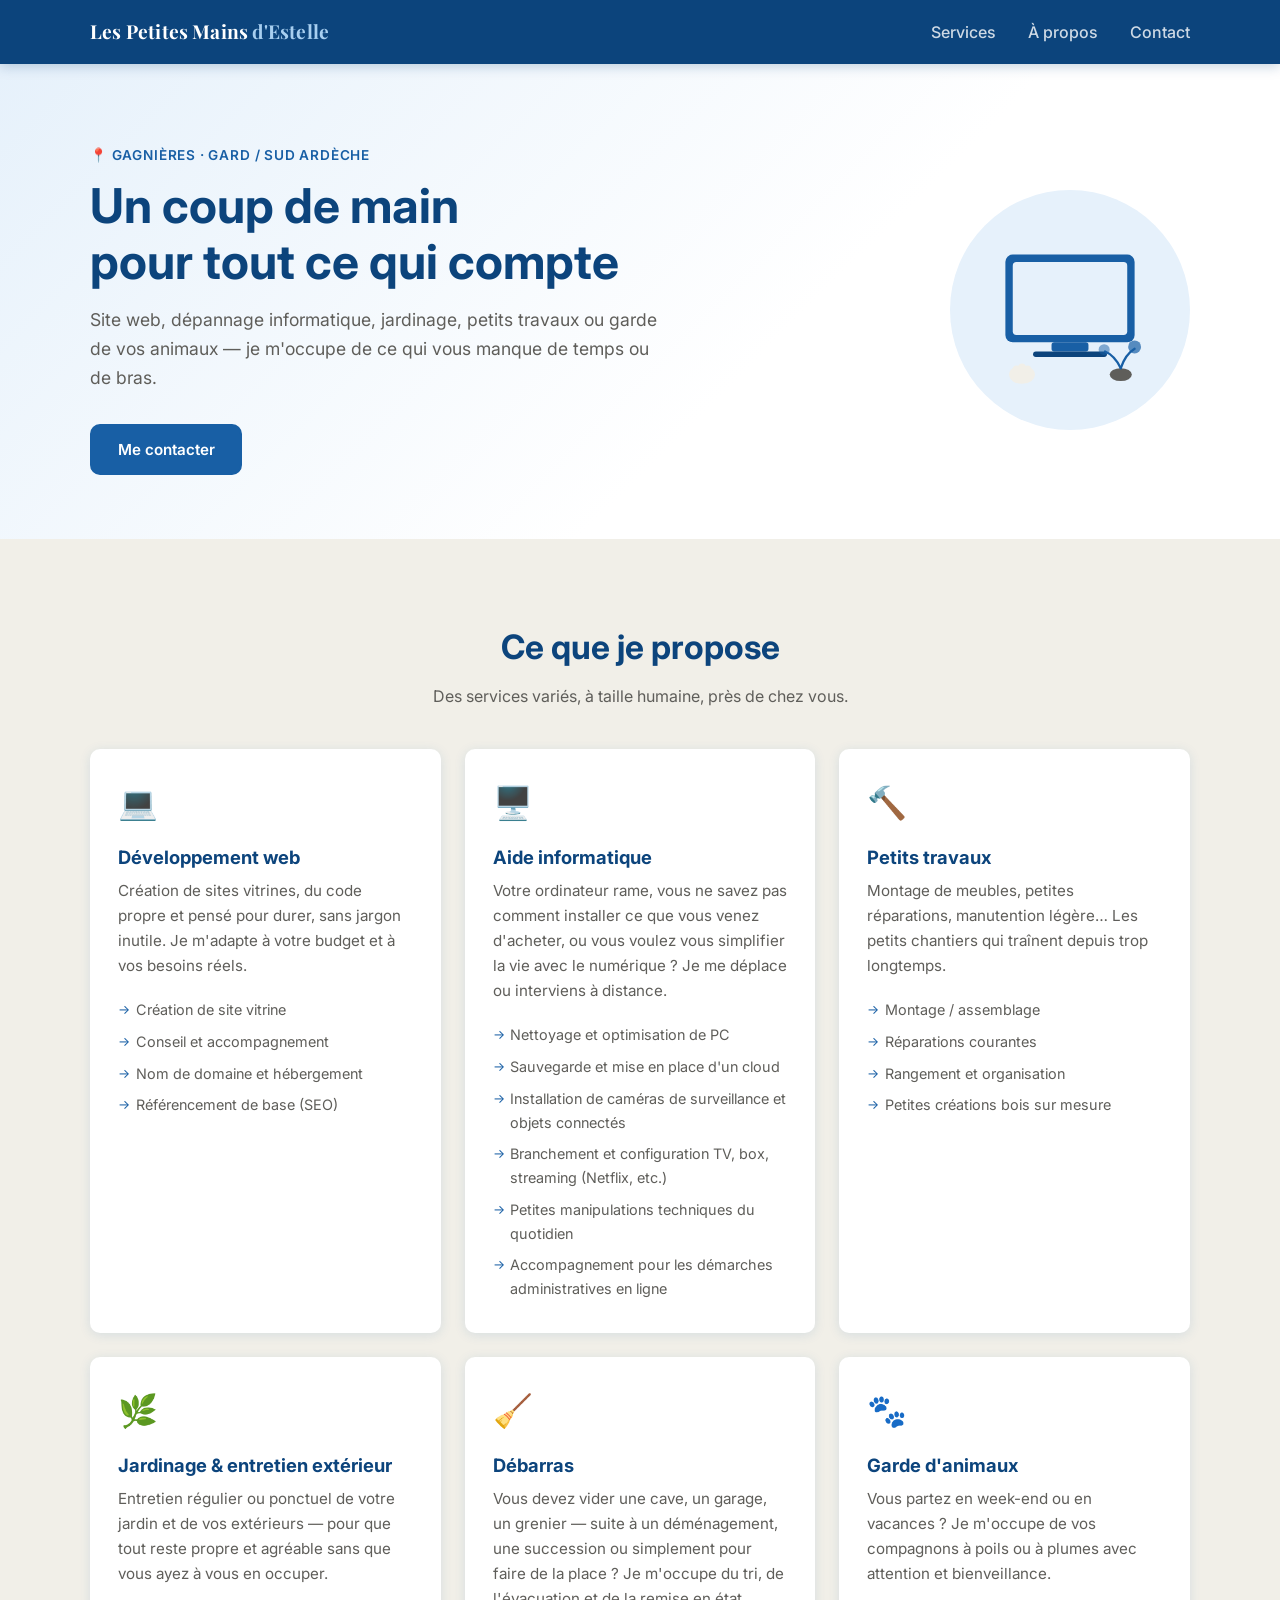
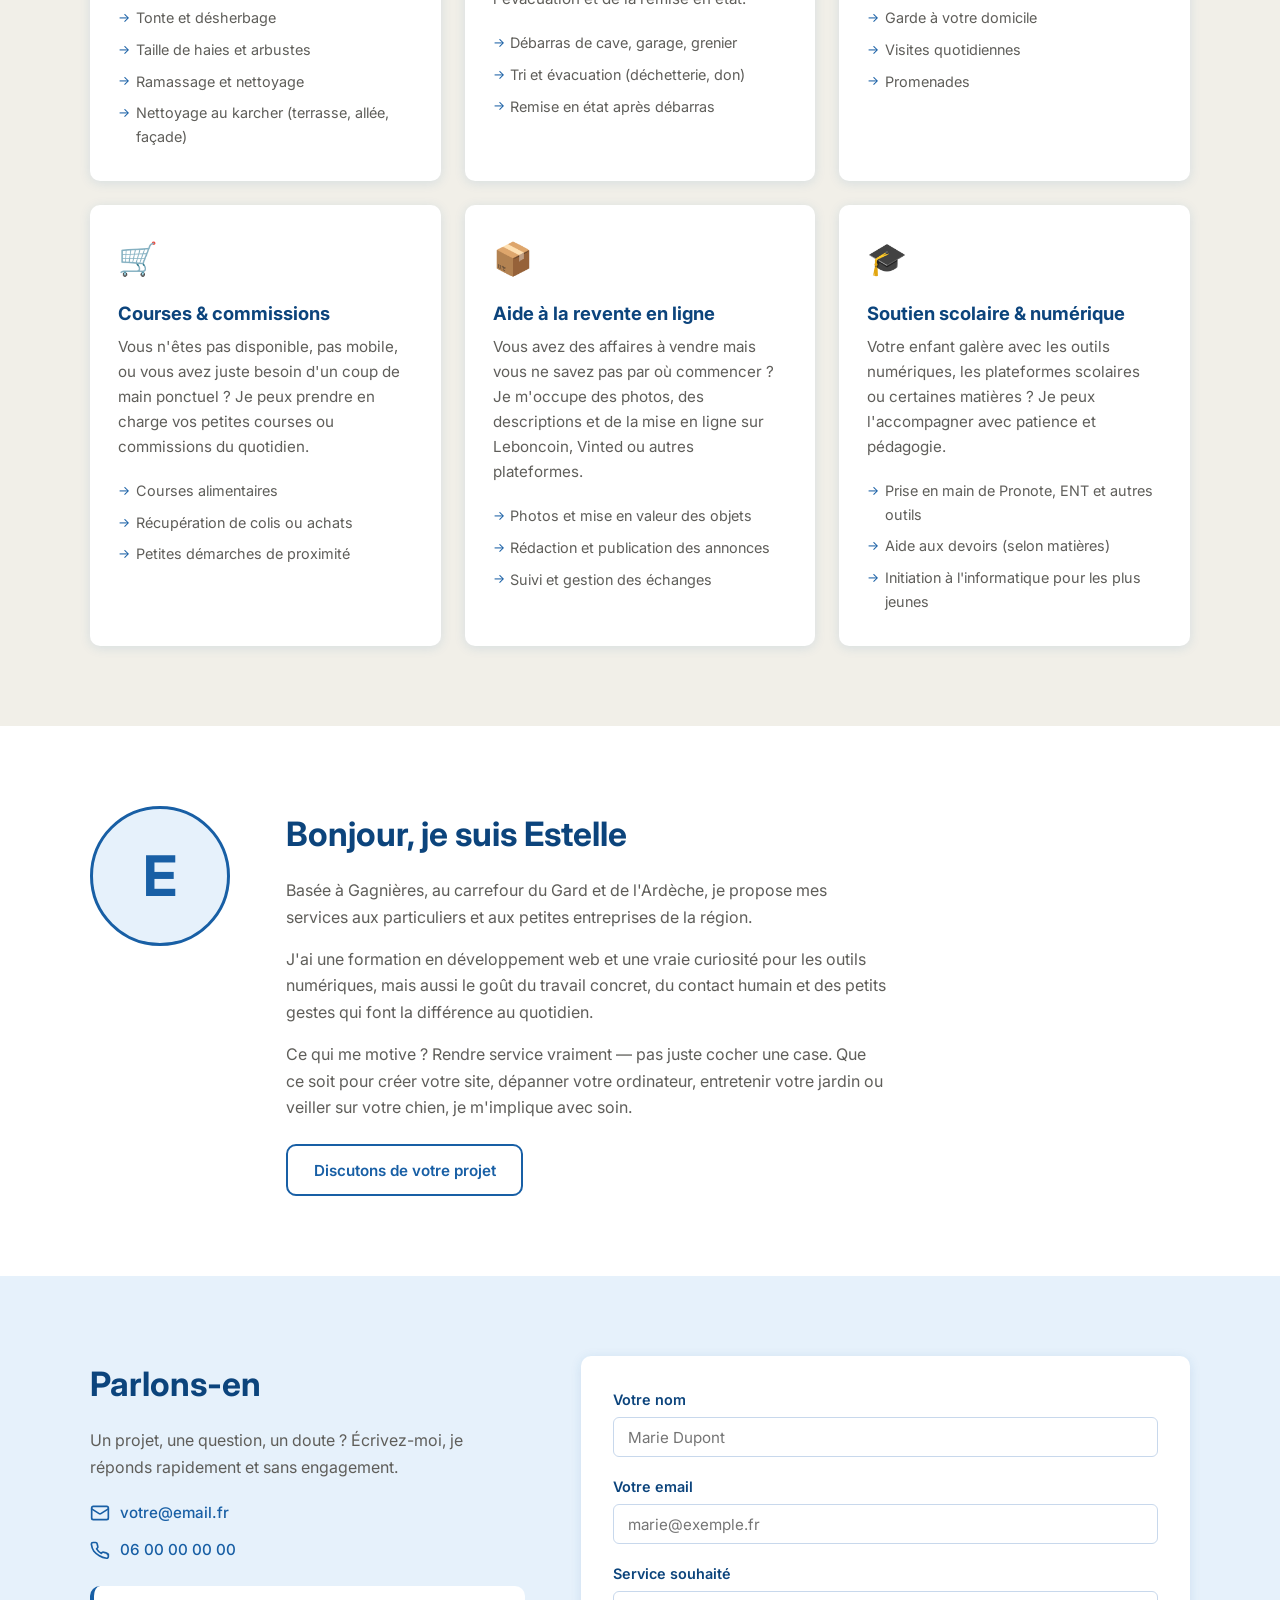
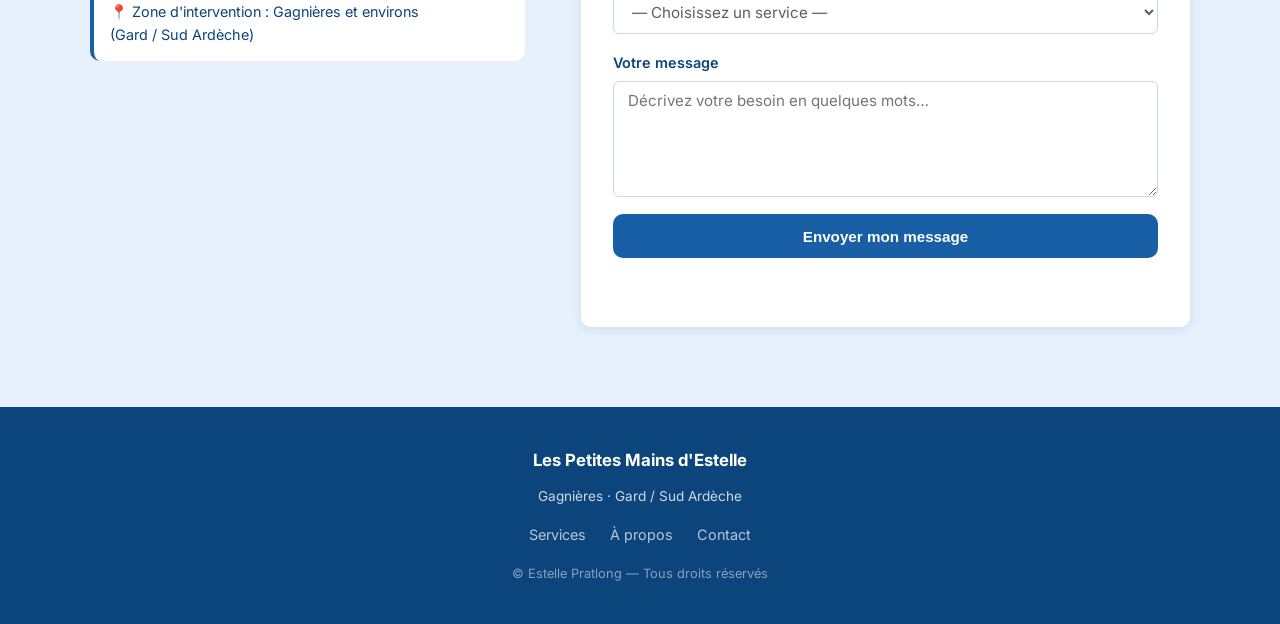
==== index.html @ aa0f8f7d "Initial commit : site vitrine Les Petites Mains" ====
<!DOCTYPE html>
<html lang="fr">
<head>
  <meta charset="UTF-8" />
  <meta name="viewport" content="width=device-width, initial-scale=1.0" />
  <title>Les Petites Mains d'Estelle — Gagnières, Gard</title>
  <meta name="description" content="Développement web, aide informatique, petits travaux, jardinage et garde d'animaux à Gagnières (Gard / Sud Ardèche). Contactez Estelle !" />
  <link rel="preconnect" href="https://fonts.googleapis.com" />
  <link rel="preconnect" href="https://fonts.gstatic.com" crossorigin />
  <link href="https://fonts.googleapis.com/css2?family=Playfair+Display:wght@700&family=Inter:wght@400;500;600&display=swap" rel="stylesheet" />
  <link rel="stylesheet" href="style.css" />
</head>
<body>

  <!-- ===== NAVIGATION ===== -->
  <header class="site-header">
    <div class="container header-inner">
      <a href="#" class="logo">Les Petites Mains <span>d'Estelle</span></a>
      <button class="nav-toggle" aria-label="Ouvrir le menu" aria-expanded="false">
        <span></span><span></span><span></span>
      </button>
      <nav class="main-nav" id="main-nav">
        <ul>
          <li><a href="#services">Services</a></li>
          <li><a href="#apropos">À propos</a></li>
          <li><a href="#contact">Contact</a></li>
        </ul>
      </nav>
    </div>
  </header>

  <main>

    <!-- ===== HERO ===== -->
    <section class="hero" id="accueil">
      <div class="container hero-inner">
        <div class="hero-text">
          <p class="hero-location">📍 Gagnières · Gard / Sud Ardèche</p>
          <h1>Un coup de main<br />pour tout ce qui compte</h1>
          <p class="hero-sub">Site web, dépannage informatique, jardinage, petits travaux ou garde de vos animaux — je m'occupe de ce qui vous manque de temps ou de bras.</p>
          <a href="#contact" class="btn btn-primary">Me contacter</a>
        </div>
        <div class="hero-visual" aria-hidden="true">
          <svg viewBox="0 0 260 260" fill="none" xmlns="http://www.w3.org/2000/svg">
            <circle cx="130" cy="130" r="130" fill="#E6F1FB"/>
            <!-- écran PC stylisé -->
            <rect x="60" y="70" width="140" height="95" rx="8" fill="#185FA5"/>
            <rect x="68" y="78" width="124" height="79" rx="4" fill="#E6F1FB"/>
            <rect x="110" y="165" width="40" height="10" rx="3" fill="#185FA5"/>
            <rect x="90" y="175" width="80" height="6" rx="3" fill="#0C447C"/>
            <!-- petite plante -->
            <ellipse cx="185" cy="200" rx="12" ry="7" fill="#5F5E5A"/>
            <path d="M185 193 Q190 178 200 172" stroke="#185FA5" stroke-width="2.5" stroke-linecap="round" fill="none"/>
            <circle cx="200" cy="170" r="7" fill="#185FA5" opacity=".7"/>
            <path d="M185 193 Q178 179 168 175" stroke="#185FA5" stroke-width="2.5" stroke-linecap="round" fill="none"/>
            <circle cx="167" cy="173" r="6" fill="#185FA5" opacity=".5"/>
            <!-- patte de chat -->
            <ellipse cx="78" cy="200" rx="14" ry="10" fill="#F1EFE8"/>
            <circle cx="72" cy="194" r="4" fill="#F1EFE8"/>
            <circle cx="78" cy="192" r="4" fill="#F1EFE8"/>
            <circle cx="84" cy="194" r="4" fill="#F1EFE8"/>
          </svg>
        </div>
      </div>
    </section>

    <!-- ===== SERVICES ===== -->
    <section class="services" id="services">
      <div class="container">
        <h2 class="section-title">Ce que je propose</h2>
        <p class="section-sub">Des services variés, à taille humaine, près de chez vous.</p>

        <div class="services-grid">

          <article class="card">
            <div class="card-icon">💻</div>
            <h3>Développement web</h3>
            <p>Création de sites vitrines, du code propre et pensé pour durer, sans jargon inutile. Je m'adapte à votre budget et à vos besoins réels.</p>
            <ul class="card-list">
              <li>Création de site vitrine</li>
              <li>Conseil et accompagnement</li>
              <li>Nom de domaine et hébergement</li>
              <li>Référencement de base (SEO)</li>
            </ul>
          </article>

          <article class="card">
            <div class="card-icon">🖥️</div>
            <h3>Aide informatique</h3>
            <p>Votre ordinateur rame, vous ne savez pas comment installer ce que vous venez d'acheter, ou vous voulez vous simplifier la vie avec le numérique ? Je me déplace ou interviens à distance.</p>
            <ul class="card-list">
              <li>Nettoyage et optimisation de PC</li>
              <li>Sauvegarde et mise en place d'un cloud</li>
              <li>Installation de caméras de surveillance et objets connectés</li>
              <li>Branchement et configuration TV, box, streaming (Netflix, etc.)</li>
              <li>Petites manipulations techniques du quotidien</li>
              <li>Accompagnement pour les démarches administratives en ligne</li>
            </ul>
          </article>

          <article class="card">
            <div class="card-icon">🔨</div>
            <h3>Petits travaux</h3>
            <p>Montage de meubles, petites réparations, manutention légère… Les petits chantiers qui traînent depuis trop longtemps.</p>
            <ul class="card-list">
              <li>Montage / assemblage</li>
              <li>Réparations courantes</li>
              <li>Rangement et organisation</li>
              <li>Petites créations bois sur mesure</li>
            </ul>
          </article>

          <article class="card">
            <div class="card-icon">🌿</div>
            <h3>Jardinage & entretien extérieur</h3>
            <p>Entretien régulier ou ponctuel de votre jardin et de vos extérieurs — pour que tout reste propre et agréable sans que vous ayez à vous en occuper.</p>
            <ul class="card-list">
              <li>Tonte et désherbage</li>
              <li>Taille de haies et arbustes</li>
              <li>Ramassage et nettoyage</li>
              <li>Nettoyage au karcher (terrasse, allée, façade)</li>
            </ul>
          </article>

          <article class="card">
            <div class="card-icon">🧹</div>
            <h3>Débarras</h3>
            <p>Vous devez vider une cave, un garage, un grenier — suite à un déménagement, une succession ou simplement pour faire de la place ? Je m'occupe du tri, de l'évacuation et de la remise en état.</p>
            <ul class="card-list">
              <li>Débarras de cave, garage, grenier</li>
              <li>Tri et évacuation (déchetterie, don)</li>
              <li>Remise en état après débarras</li>
            </ul>
          </article>

          <article class="card">
            <div class="card-icon">🐾</div>
            <h3>Garde d'animaux</h3>
            <p>Vous partez en week-end ou en vacances ? Je m'occupe de vos compagnons à poils ou à plumes avec attention et bienveillance.</p>
            <ul class="card-list">
              <li>Garde à votre domicile</li>
              <li>Visites quotidiennes</li>
              <li>Promenades</li>
            </ul>
          </article>

          <article class="card">
            <div class="card-icon">🛒</div>
            <h3>Courses & commissions</h3>
            <p>Vous n'êtes pas disponible, pas mobile, ou vous avez juste besoin d'un coup de main ponctuel ? Je peux prendre en charge vos petites courses ou commissions du quotidien.</p>
            <ul class="card-list">
              <li>Courses alimentaires</li>
              <li>Récupération de colis ou achats</li>
              <li>Petites démarches de proximité</li>
            </ul>
          </article>

          <article class="card">
            <div class="card-icon">📦</div>
            <h3>Aide à la revente en ligne</h3>
            <p>Vous avez des affaires à vendre mais vous ne savez pas par où commencer ? Je m'occupe des photos, des descriptions et de la mise en ligne sur Leboncoin, Vinted ou autres plateformes.</p>
            <ul class="card-list">
              <li>Photos et mise en valeur des objets</li>
              <li>Rédaction et publication des annonces</li>
              <li>Suivi et gestion des échanges</li>
            </ul>
          </article>

          <article class="card">
            <div class="card-icon">🎓</div>
            <h3>Soutien scolaire & numérique</h3>
            <p>Votre enfant galère avec les outils numériques, les plateformes scolaires ou certaines matières ? Je peux l'accompagner avec patience et pédagogie.</p>
            <ul class="card-list">
              <li>Prise en main de Pronote, ENT et autres outils</li>
              <li>Aide aux devoirs (selon matières)</li>
              <li>Initiation à l'informatique pour les plus jeunes</li>
            </ul>
          </article>

        </div>
      </div>
    </section>

    <!-- ===== À PROPOS ===== -->
    <section class="apropos" id="apropos">
      <div class="container apropos-inner">
        <div class="apropos-visual" aria-hidden="true">
          <div class="avatar-placeholder">E</div>
        </div>
        <div class="apropos-text">
          <h2>Bonjour, je suis Estelle</h2>
          <p>Basée à Gagnières, au carrefour du Gard et de l'Ardèche, je propose mes services aux particuliers et aux petites entreprises de la région.</p>
          <p>J'ai une formation en développement web et une vraie curiosité pour les outils numériques, mais aussi le goût du travail concret, du contact humain et des petits gestes qui font la différence au quotidien.</p>
          <p>Ce qui me motive ? Rendre service vraiment — pas juste cocher une case. Que ce soit pour créer votre site, dépanner votre ordinateur, entretenir votre jardin ou veiller sur votre chien, je m'implique avec soin.</p>
          <a href="#contact" class="btn btn-secondary">Discutons de votre projet</a>
        </div>
      </div>
    </section>

    <!-- ===== CONTACT ===== -->
    <section class="contact" id="contact">
      <div class="container contact-inner">
        <div class="contact-intro">
          <h2>Parlons-en</h2>
          <p>Un projet, une question, un doute ? Écrivez-moi, je réponds rapidement et sans engagement.</p>

          <ul class="contact-coords">
            <li>
              <svg xmlns="http://www.w3.org/2000/svg" width="20" height="20" viewBox="0 0 24 24" fill="none" stroke="currentColor" stroke-width="2" stroke-linecap="round" stroke-linejoin="round" aria-hidden="true"><rect x="2" y="4" width="20" height="16" rx="2"/><path d="m22 7-8.97 5.7a1.94 1.94 0 0 1-2.06 0L2 7"/></svg>
              <a href="mailto:">votre@email.fr</a>
            </li>
            <li>
              <svg xmlns="http://www.w3.org/2000/svg" width="20" height="20" viewBox="0 0 24 24" fill="none" stroke="currentColor" stroke-width="2" stroke-linecap="round" stroke-linejoin="round" aria-hidden="true"><path d="M22 16.92v3a2 2 0 0 1-2.18 2 19.79 19.79 0 0 1-8.63-3.07A19.5 19.5 0 0 1 4.69 13.6a19.79 19.79 0 0 1-3.07-8.67A2 2 0 0 1 3.6 3h3a2 2 0 0 1 2 1.72c.127.96.361 1.903.7 2.81a2 2 0 0 1-.45 2.11L7.91 10.6a16 16 0 0 0 5.49 5.49l.95-.95a2 2 0 0 1 2.11-.45c.907.339 1.85.573 2.81.7A2 2 0 0 1 21 17.42l.92-.5z"/></svg>
              <a href="tel:+33600000000">06 00 00 00 00</a>
            </li>
          </ul>

          <p class="contact-zone">📍 Zone d'intervention : Gagnières et environs<br />(Gard / Sud Ardèche)</p>
        </div>

        <form class="contact-form" id="contact-form" novalidate>
          <div class="form-group">
            <label for="nom">Votre nom</label>
            <input type="text" id="nom" name="nom" placeholder="Marie Dupont" required />
          </div>
          <div class="form-group">
            <label for="email">Votre email</label>
            <input type="email" id="email" name="email" placeholder="marie@exemple.fr" required />
          </div>
          <div class="form-group">
            <label for="service">Service souhaité</label>
            <select id="service" name="service">
              <option value="">— Choisissez un service —</option>
              <option value="web">Développement web</option>
              <option value="info">Aide informatique</option>
              <option value="travaux">Petits travaux</option>
              <option value="jardinage">Jardinage &amp; entretien extérieur</option>
              <option value="debarras">Débarras</option>
              <option value="animaux">Garde d'animaux</option>
              <option value="courses">Courses &amp; commissions</option>
              <option value="revente">Aide à la revente en ligne</option>
              <option value="soutien">Soutien scolaire &amp; numérique</option>
              <option value="autre">Autre</option>
            </select>
          </div>
          <div class="form-group">
            <label for="message">Votre message</label>
            <textarea id="message" name="message" rows="5" placeholder="Décrivez votre besoin en quelques mots…" required></textarea>
          </div>
          <button type="submit" class="btn btn-primary">Envoyer mon message</button>
          <p class="form-notice" id="form-notice" aria-live="polite"></p>
        </form>
      </div>
    </section>

  </main>

  <!-- ===== FOOTER ===== -->
  <footer class="site-footer">
    <div class="container footer-inner">
      <p class="footer-brand">Les Petites Mains d'Estelle</p>
      <p class="footer-location">Gagnières · Gard / Sud Ardèche</p>
      <nav class="footer-nav" aria-label="Navigation pied de page">
        <a href="#services">Services</a>
        <a href="#apropos">À propos</a>
        <a href="#contact">Contact</a>
      </nav>
      <p class="footer-copy">&copy; <span id="year"></span> Estelle Pratlong — Tous droits réservés</p>
    </div>
  </footer>

  <script src="script.js"></script>
</body>
</html>
---- style.css ----
/* ===== RESET & BASE ===== */
*, *::before, *::after { box-sizing: border-box; margin: 0; padding: 0; }

:root {
  --bleu:        #185FA5;
  --bleu-clair:  #E6F1FB;
  --bleu-fonce:  #0C447C;
  --gris:        #5F5E5A;
  --gris-clair:  #F1EFE8;
  --blanc:       #ffffff;
  --radius:      10px;
  --shadow:      0 2px 12px rgba(24,95,165,.12);
  --transition:  .22s ease;
}

html { scroll-behavior: smooth; }

body {
  font-family: 'Inter', system-ui, sans-serif;
  font-size: 1rem;
  line-height: 1.65;
  color: var(--gris);
  background: var(--blanc);
}

img, svg { display: block; max-width: 100%; }

a { color: inherit; text-decoration: none; }

ul { list-style: none; }

.container {
  width: min(1100px, 100% - 2.5rem);
  margin-inline: auto;
}

/* ===== TYPOGRAPHY ===== */
h1 { font-size: clamp(2rem, 5vw, 3rem); line-height: 1.15; color: var(--bleu-fonce); }
h2 { font-size: clamp(1.5rem, 3.5vw, 2.1rem); color: var(--bleu-fonce); }
h3 { font-size: 1.15rem; color: var(--bleu-fonce); margin-bottom: .35rem; }

.section-title { text-align: center; margin-bottom: .5rem; }
.section-sub    { text-align: center; margin-bottom: 2.5rem; color: var(--gris); }

/* ===== BUTTONS ===== */
.btn {
  display: inline-block;
  padding: .7rem 1.6rem;
  border-radius: var(--radius);
  font-weight: 600;
  font-size: .95rem;
  cursor: pointer;
  border: 2px solid transparent;
  transition: background var(--transition), color var(--transition), transform var(--transition);
}
.btn:hover { transform: translateY(-2px); }

.btn-primary {
  background: var(--bleu);
  color: var(--blanc);
  border-color: var(--bleu);
}
.btn-primary:hover { background: var(--bleu-fonce); border-color: var(--bleu-fonce); }

.btn-secondary {
  background: transparent;
  color: var(--bleu);
  border-color: var(--bleu);
}
.btn-secondary:hover { background: var(--bleu); color: var(--blanc); }

/* ===== HEADER ===== */
.site-header {
  position: sticky;
  top: 0;
  z-index: 100;
  background: var(--bleu-fonce);
  border-bottom: none;
  box-shadow: 0 2px 12px rgba(12,68,124,.25);
}

.header-inner {
  display: flex;
  align-items: center;
  justify-content: space-between;
  height: 64px;
}

.logo {
  font-family: 'Playfair Display', serif;
  font-weight: 700;
  font-size: 1.2rem;
  color: var(--blanc);
  white-space: nowrap;
  letter-spacing: .01em;
}
.logo span { color: #a8cff0; }

.main-nav ul {
  display: flex;
  gap: 2rem;
}
.main-nav a {
  font-weight: 500;
  color: rgba(255,255,255,.8);
  position: relative;
  padding-bottom: 2px;
  transition: color var(--transition);
}
.main-nav a::after {
  content: '';
  position: absolute;
  left: 0; bottom: 0;
  width: 0; height: 2px;
  background: var(--bleu);
  transition: width var(--transition);
}
.main-nav a:hover { color: var(--blanc); }
.main-nav a:hover::after { width: 100%; }

/* burger */
.nav-toggle {
  display: none;
  flex-direction: column;
  gap: 5px;
  background: none;
  border: none;
  cursor: pointer;
  padding: 4px;
}
.nav-toggle span {
  display: block;
  width: 24px; height: 2px;
  background: var(--blanc);
  border-radius: 2px;
  transition: var(--transition);
}

/* ===== HERO ===== */
.hero {
  background: linear-gradient(135deg, var(--bleu-clair) 0%, var(--blanc) 60%);
  padding: 5rem 0 4rem;
}

.hero-inner {
  display: grid;
  grid-template-columns: 1fr auto;
  gap: 3rem;
  align-items: center;
}

.hero-location {
  font-size: .85rem;
  font-weight: 600;
  color: var(--bleu);
  text-transform: uppercase;
  letter-spacing: .06em;
  margin-bottom: .75rem;
}

.hero-text h1 { margin-bottom: 1rem; }

.hero-sub {
  font-size: 1.1rem;
  max-width: 52ch;
  margin-bottom: 2rem;
  color: var(--gris);
}

.hero-visual svg {
  width: 240px;
  height: 240px;
}

/* ===== SERVICES ===== */
.services {
  padding: 5rem 0;
  background: var(--gris-clair);
}

.services-grid {
  display: grid;
  grid-template-columns: repeat(3, 1fr);
  gap: 1.5rem;
}

.card {
  background: var(--blanc);
  border-radius: var(--radius);
  padding: 1.75rem;
  box-shadow: var(--shadow);
  transition: transform var(--transition), box-shadow var(--transition);
}
.card:hover {
  transform: translateY(-4px);
  box-shadow: 0 6px 24px rgba(24,95,165,.18);
}

.card-icon {
  font-size: 2rem;
  margin-bottom: .75rem;
}

.card p { font-size: .95rem; margin-bottom: 1rem; }

.card-list { font-size: .9rem; }
.card-list li {
  padding: .25rem 0 .25rem 1.1rem;
  position: relative;
  color: var(--gris);
}
.card-list li::before {
  content: '→';
  position: absolute;
  left: 0;
  color: var(--bleu);
  font-size: .8rem;
  top: .3rem;
}

/* ===== À PROPOS ===== */
.apropos {
  padding: 5rem 0;
  background: var(--blanc);
}

.apropos-inner {
  display: grid;
  grid-template-columns: auto 1fr;
  gap: 3.5rem;
  align-items: start;
}

.avatar-placeholder {
  width: 140px;
  height: 140px;
  border-radius: 50%;
  background: var(--bleu-clair);
  color: var(--bleu);
  font-size: 3.5rem;
  font-weight: 700;
  display: flex;
  align-items: center;
  justify-content: center;
  border: 3px solid var(--bleu);
  flex-shrink: 0;
}

.apropos-text h2 { margin-bottom: 1rem; }
.apropos-text p  { margin-bottom: 1rem; max-width: 60ch; }
.apropos-text .btn { margin-top: .5rem; }

/* ===== CONTACT ===== */
.contact {
  padding: 5rem 0;
  background: var(--bleu-clair);
}

.contact-inner {
  display: grid;
  grid-template-columns: 1fr 1.4fr;
  gap: 3.5rem;
  align-items: start;
}

.contact-intro h2 { margin-bottom: 1rem; }
.contact-intro p   { margin-bottom: .75rem; }

.contact-coords {
  margin: 1.25rem 0;
  display: flex;
  flex-direction: column;
  gap: .75rem;
}
.contact-coords li {
  display: flex;
  align-items: center;
  gap: .65rem;
  font-size: .95rem;
  color: var(--bleu-fonce);
}
.contact-coords svg { flex-shrink: 0; color: var(--bleu); }
.contact-coords a { color: var(--bleu); font-weight: 500; }
.contact-coords a:hover { text-decoration: underline; }

.contact-zone {
  margin-top: 1.5rem;
  font-size: .9rem;
  color: var(--bleu-fonce);
  background: var(--blanc);
  padding: .85rem 1rem;
  border-radius: var(--radius);
  border-left: 4px solid var(--bleu);
}

/* form */
.contact-form {
  background: var(--blanc);
  border-radius: var(--radius);
  padding: 2rem;
  box-shadow: var(--shadow);
  display: flex;
  flex-direction: column;
  gap: 1.1rem;
}

.form-group {
  display: flex;
  flex-direction: column;
  gap: .35rem;
}

.form-group label {
  font-size: .9rem;
  font-weight: 600;
  color: var(--bleu-fonce);
}

.form-group input,
.form-group select,
.form-group textarea {
  padding: .6rem .9rem;
  border: 1.5px solid #c8d8ec;
  border-radius: 6px;
  font-size: .95rem;
  font-family: inherit;
  color: var(--gris);
  background: var(--blanc);
  transition: border-color var(--transition);
}

.form-group input:focus,
.form-group select:focus,
.form-group textarea:focus {
  outline: none;
  border-color: var(--bleu);
  box-shadow: 0 0 0 3px rgba(24,95,165,.12);
}

.form-group textarea { resize: vertical; }

.form-notice {
  font-size: .9rem;
  min-height: 1.4em;
  color: var(--bleu-fonce);
}
.form-notice.error { color: #c0392b; }
.form-notice.success { color: #1a7a4a; }

/* ===== FOOTER ===== */
.site-footer {
  background: var(--bleu-fonce);
  color: rgba(255,255,255,.8);
  padding: 2.5rem 0;
}

.footer-inner {
  display: flex;
  flex-direction: column;
  align-items: center;
  gap: .6rem;
  text-align: center;
}

.footer-brand {
  font-size: 1.05rem;
  font-weight: 700;
  color: var(--blanc);
}

.footer-location { font-size: .85rem; }

.footer-nav {
  display: flex;
  gap: 1.5rem;
  margin: .4rem 0;
}
.footer-nav a {
  font-size: .9rem;
  color: rgba(255,255,255,.7);
  transition: color var(--transition);
}
.footer-nav a:hover { color: var(--blanc); }

.footer-copy { font-size: .8rem; color: rgba(255,255,255,.5); }

/* ===== RESPONSIVE ===== */
@media (max-width: 768px) {
  .nav-toggle { display: flex; }

  .main-nav {
    display: none;
    position: absolute;
    top: 64px;
    left: 0; right: 0;
    background: var(--bleu-fonce);
    border-bottom: 1px solid rgba(255,255,255,.1);
    padding: 1rem 1.25rem;
  }
  .main-nav.open { display: block; }
  .main-nav ul   { flex-direction: column; gap: .75rem; }

  .hero-inner         { grid-template-columns: 1fr; }
  .hero-visual        { display: none; }

  .card--featured     { grid-column: span 1; }

  .apropos-inner      { grid-template-columns: 1fr; }
  .apropos-visual     { display: flex; justify-content: center; }

  .contact-inner      { grid-template-columns: 1fr; }
}

@media (max-width: 900px) {
  .services-grid { grid-template-columns: repeat(2, 1fr); }
}

@media (max-width: 480px) {
  .services-grid { grid-template-columns: 1fr; }
}
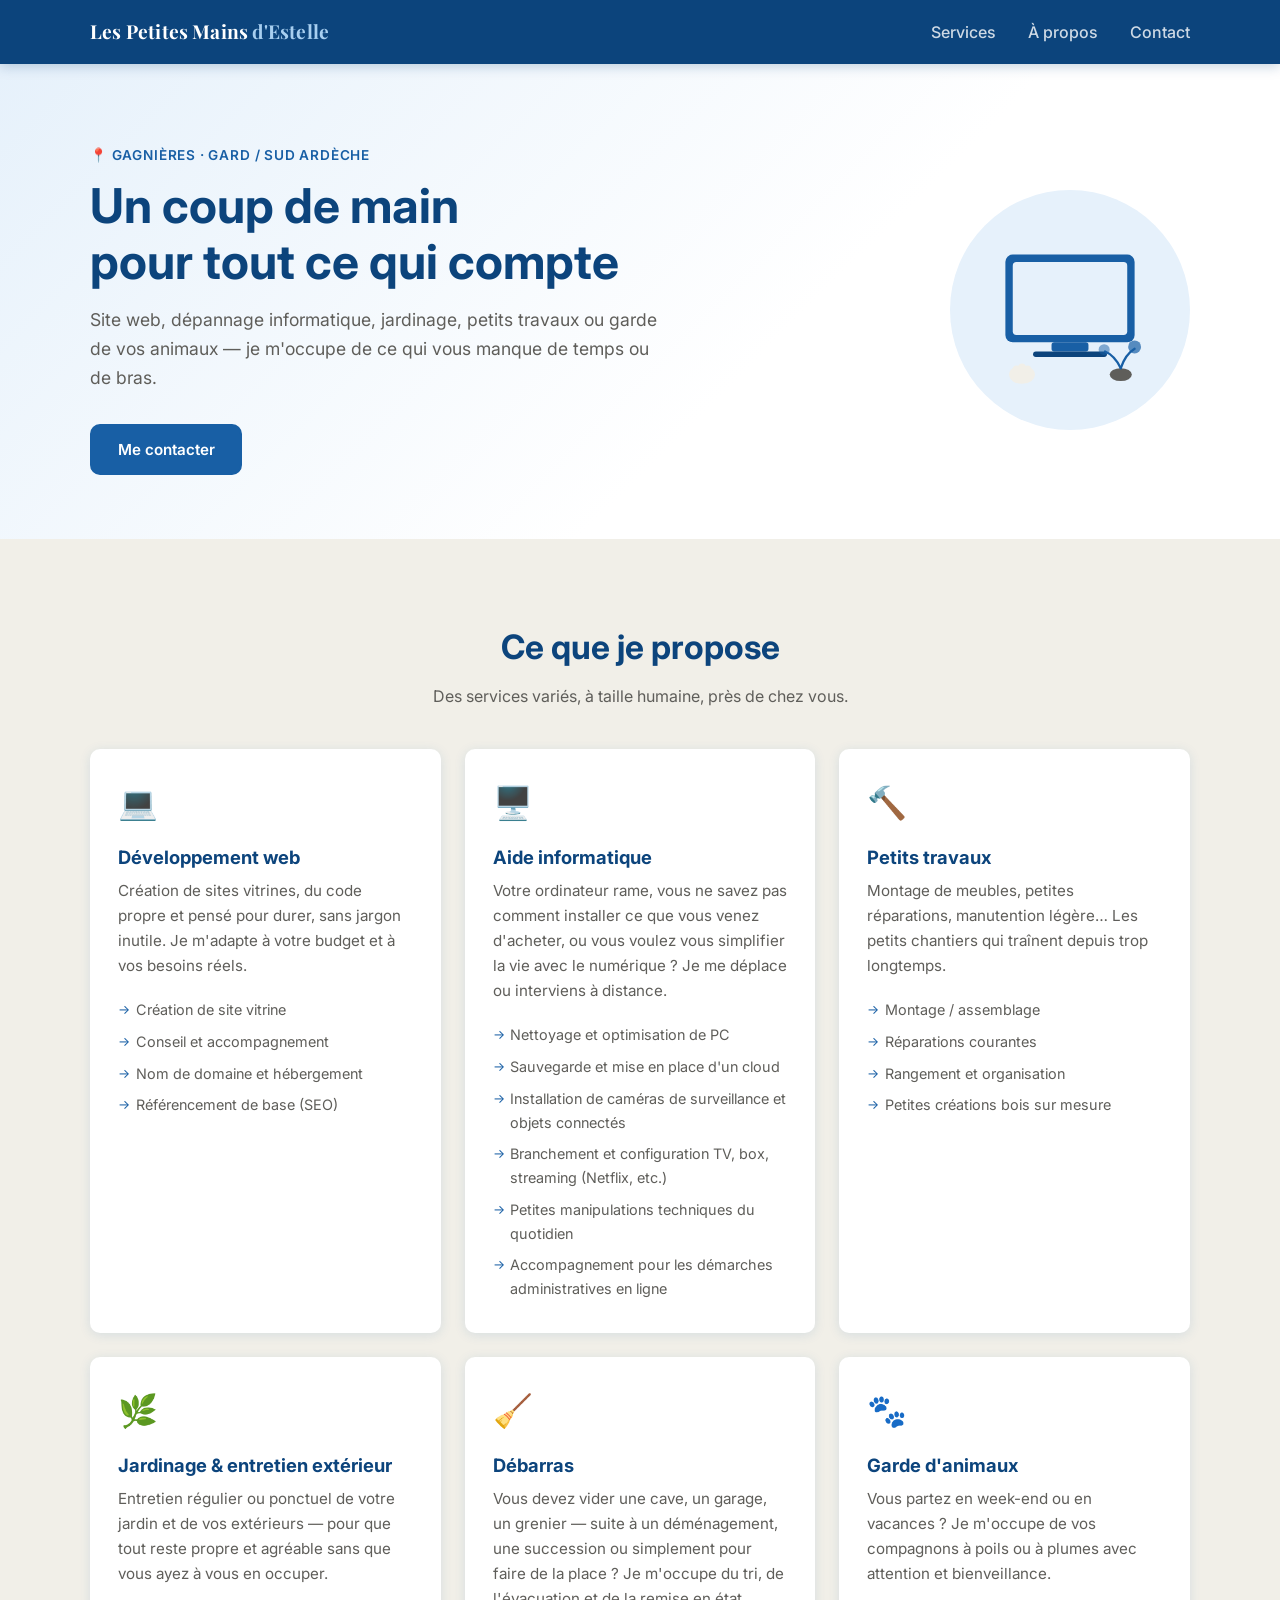
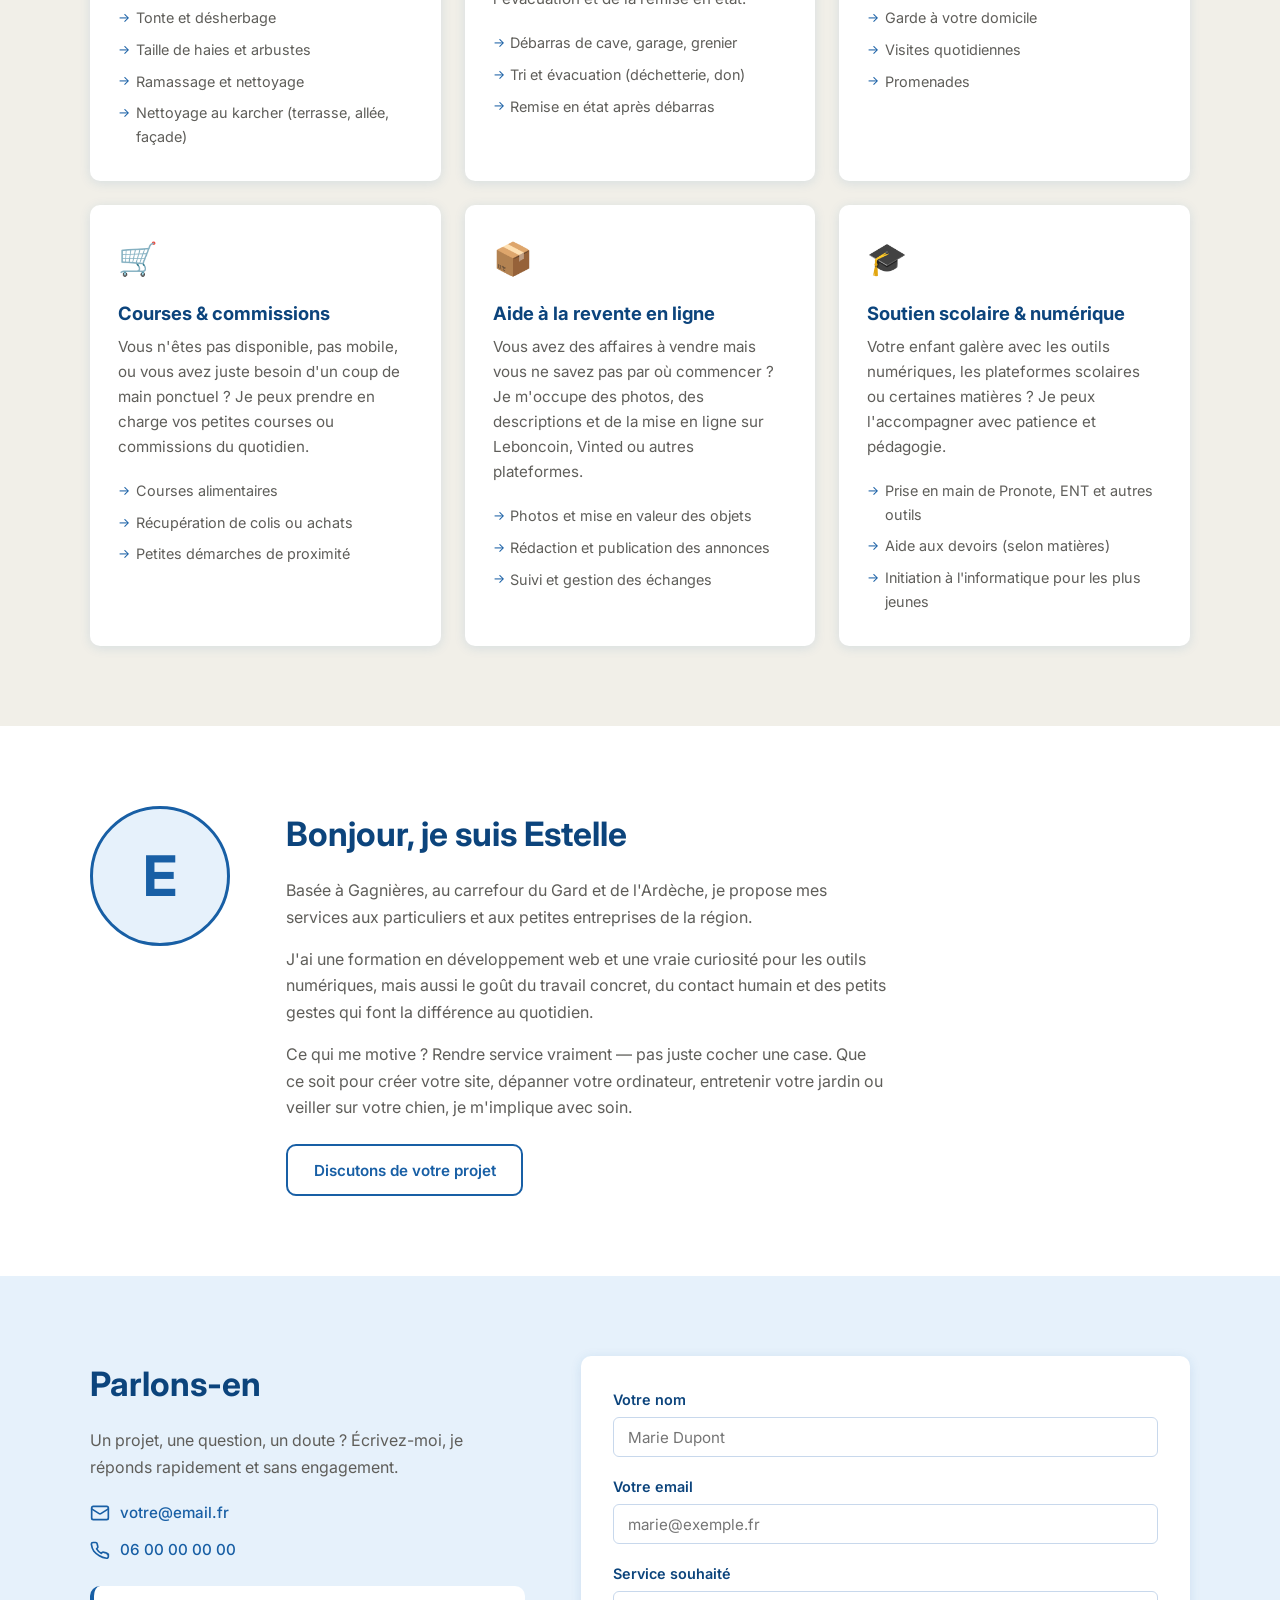
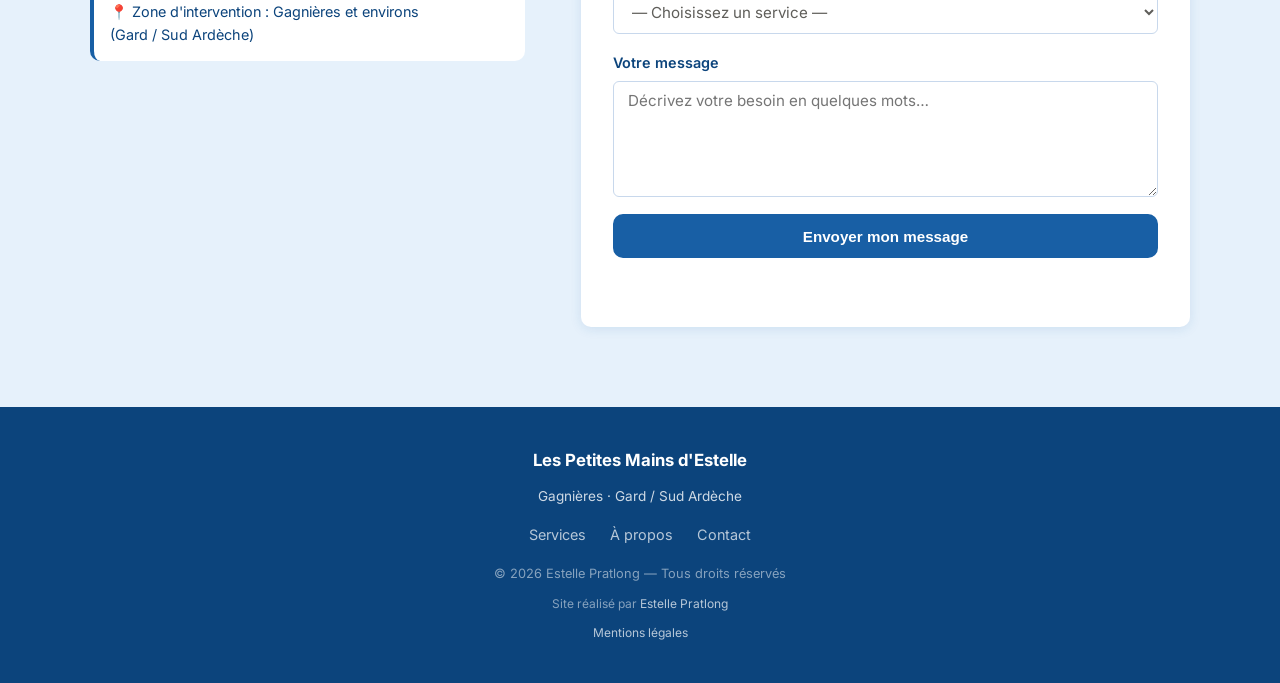
==== commit fe5a46f4: "Ajout des mentions legales et correction d'un bug JS - Nouvelle page mentions-legales.html (editrice" ====
--- a/index.html
+++ b/index.html
@@ -73,7 +73,7 @@
         <div class="services-grid">
 
           <article class="card">
-            <div class="card-icon">💻</div>
+            <div class="card-icon" aria-hidden="true">💻</div>
             <h3>Développement web</h3>
             <p>Création de sites vitrines, du code propre et pensé pour durer, sans jargon inutile. Je m'adapte à votre budget et à vos besoins réels.</p>
             <ul class="card-list">
@@ -85,7 +85,7 @@
           </article>
 
           <article class="card">
-            <div class="card-icon">🖥️</div>
+            <div class="card-icon" aria-hidden="true">🖥️</div>
             <h3>Aide informatique</h3>
             <p>Votre ordinateur rame, vous ne savez pas comment installer ce que vous venez d'acheter, ou vous voulez vous simplifier la vie avec le numérique ? Je me déplace ou interviens à distance.</p>
             <ul class="card-list">
@@ -99,7 +99,7 @@
           </article>
 
           <article class="card">
-            <div class="card-icon">🔨</div>
+            <div class="card-icon" aria-hidden="true">🔨</div>
             <h3>Petits travaux</h3>
             <p>Montage de meubles, petites réparations, manutention légère… Les petits chantiers qui traînent depuis trop longtemps.</p>
             <ul class="card-list">
@@ -111,7 +111,7 @@
           </article>
 
           <article class="card">
-            <div class="card-icon">🌿</div>
+            <div class="card-icon" aria-hidden="true">🌿</div>
             <h3>Jardinage & entretien extérieur</h3>
             <p>Entretien régulier ou ponctuel de votre jardin et de vos extérieurs — pour que tout reste propre et agréable sans que vous ayez à vous en occuper.</p>
             <ul class="card-list">
@@ -123,7 +123,7 @@
           </article>
 
           <article class="card">
-            <div class="card-icon">🧹</div>
+            <div class="card-icon" aria-hidden="true">🧹</div>
             <h3>Débarras</h3>
             <p>Vous devez vider une cave, un garage, un grenier — suite à un déménagement, une succession ou simplement pour faire de la place ? Je m'occupe du tri, de l'évacuation et de la remise en état.</p>
             <ul class="card-list">
@@ -134,7 +134,7 @@
           </article>
 
           <article class="card">
-            <div class="card-icon">🐾</div>
+            <div class="card-icon" aria-hidden="true">🐾</div>
             <h3>Garde d'animaux</h3>
             <p>Vous partez en week-end ou en vacances ? Je m'occupe de vos compagnons à poils ou à plumes avec attention et bienveillance.</p>
             <ul class="card-list">
@@ -145,7 +145,7 @@
           </article>
 
           <article class="card">
-            <div class="card-icon">🛒</div>
+            <div class="card-icon" aria-hidden="true">🛒</div>
             <h3>Courses & commissions</h3>
             <p>Vous n'êtes pas disponible, pas mobile, ou vous avez juste besoin d'un coup de main ponctuel ? Je peux prendre en charge vos petites courses ou commissions du quotidien.</p>
             <ul class="card-list">
@@ -156,7 +156,7 @@
           </article>
 
           <article class="card">
-            <div class="card-icon">📦</div>
+            <div class="card-icon" aria-hidden="true">📦</div>
             <h3>Aide à la revente en ligne</h3>
             <p>Vous avez des affaires à vendre mais vous ne savez pas par où commencer ? Je m'occupe des photos, des descriptions et de la mise en ligne sur Leboncoin, Vinted ou autres plateformes.</p>
             <ul class="card-list">
@@ -167,7 +167,7 @@
           </article>
 
           <article class="card">
-            <div class="card-icon">🎓</div>
+            <div class="card-icon" aria-hidden="true">🎓</div>
             <h3>Soutien scolaire & numérique</h3>
             <p>Votre enfant galère avec les outils numériques, les plateformes scolaires ou certaines matières ? Je peux l'accompagner avec patience et pédagogie.</p>
             <ul class="card-list">
@@ -266,6 +266,8 @@
         <a href="#contact">Contact</a>
       </nav>
       <p class="footer-copy">&copy; <span id="year"></span> Estelle Pratlong — Tous droits réservés</p>
+      <p class="footer-credit">Site réalisé par <a href="https://estelle-pratlong.fr/" target="_blank" rel="noopener noreferrer">Estelle Pratlong</a></p>
+      <p class="footer-credit"><a href="mentions-legales.html">Mentions légales</a></p>
     </div>
   </footer>
 
--- a/style.css
+++ b/style.css
@@ -383,6 +383,34 @@
 .footer-nav a:hover { color: var(--blanc); }
 
 .footer-copy { font-size: .8rem; color: rgba(255,255,255,.5); }
+
+.footer-credit { font-size: .75rem; color: rgba(255,255,255,.5); }
+.footer-credit a { color: rgba(255,255,255,.7); text-decoration: none; }
+.footer-credit a:hover { color: var(--blanc); text-decoration: underline; }
+
+/* ===== MENTIONS LÉGALES ===== */
+.legal {
+  padding: 3.5rem 0 5rem;
+  max-width: 720px;
+}
+
+.legal-retour {
+  display: inline-block;
+  margin-bottom: 2rem;
+  color: var(--bleu);
+  font-weight: 600;
+}
+.legal-retour:hover { text-decoration: underline; }
+
+.legal h2 {
+  font-size: 1.2rem;
+  margin: 2rem 0 .6rem;
+}
+
+.legal p { margin-bottom: .75rem; max-width: 65ch; }
+
+.legal a { color: var(--bleu); font-weight: 500; }
+.legal a:hover { text-decoration: underline; }
 
 /* ===== RESPONSIVE ===== */
 @media (max-width: 768px) {
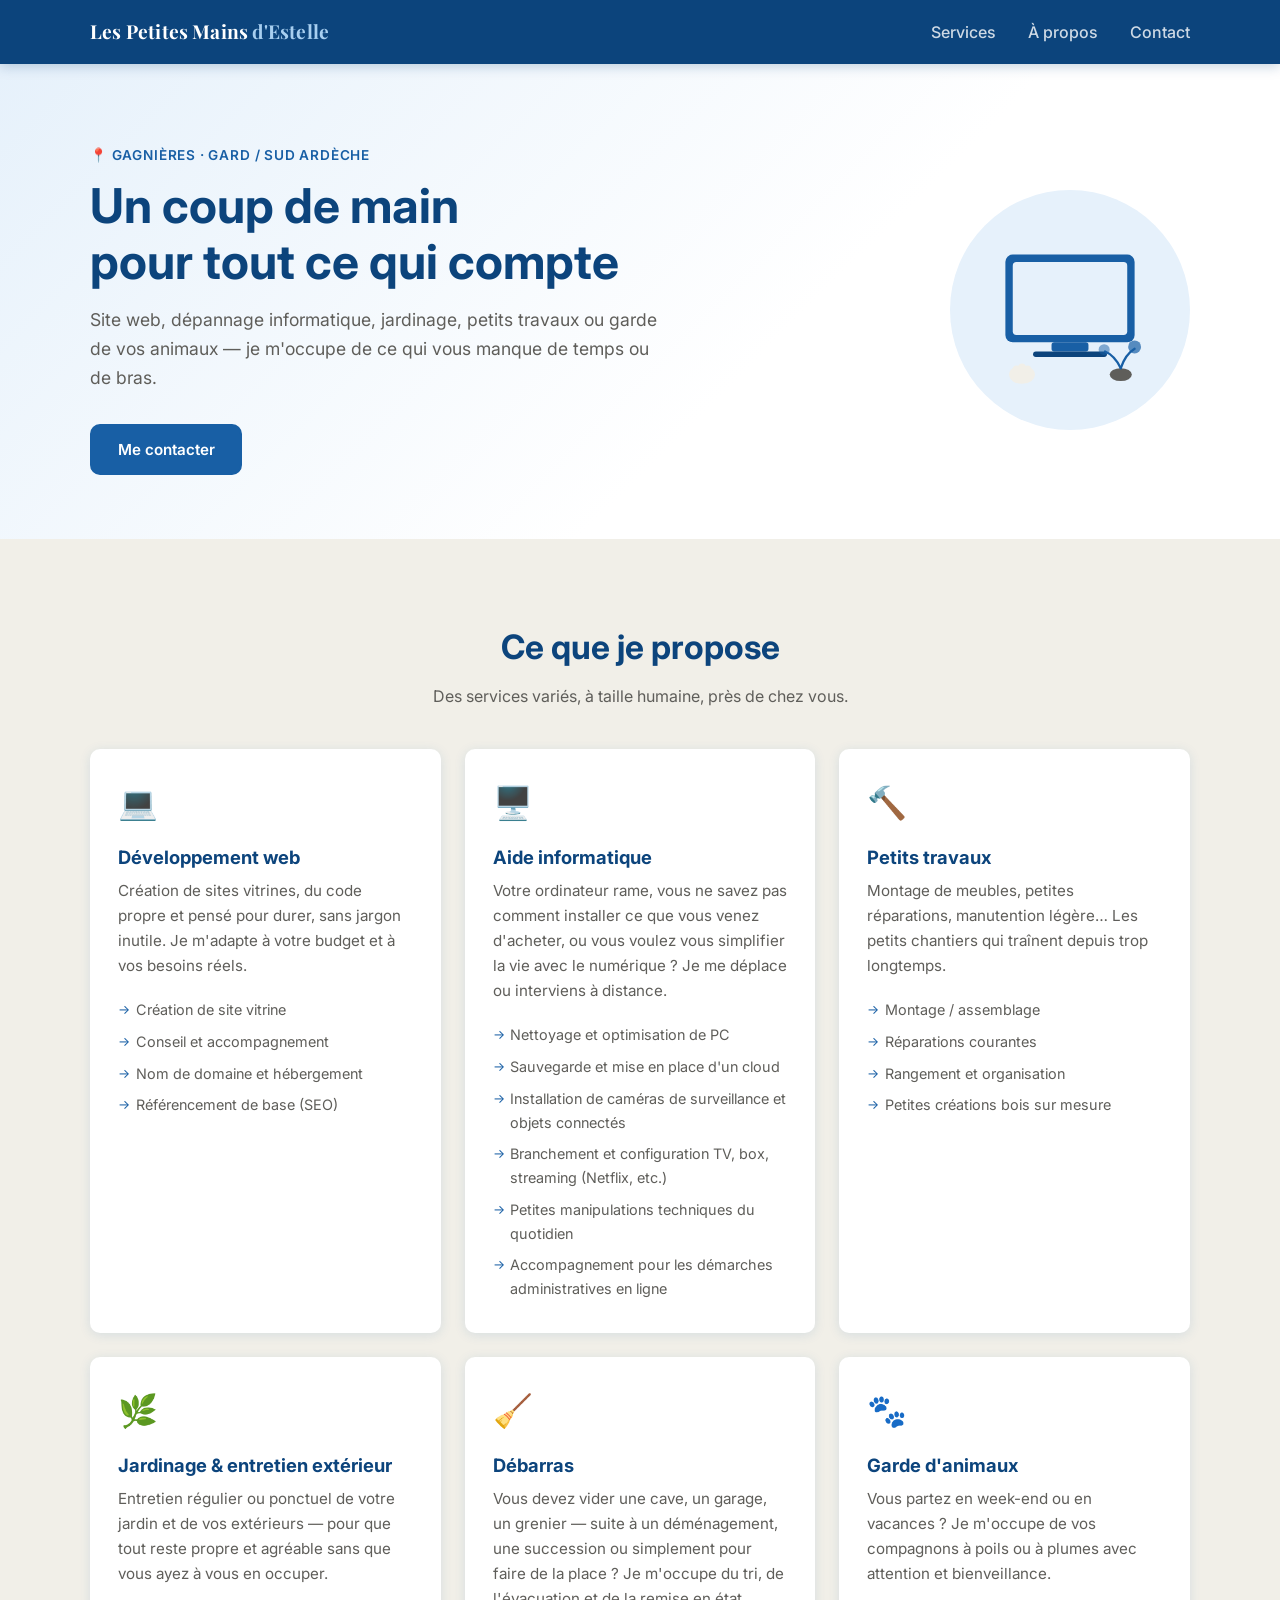
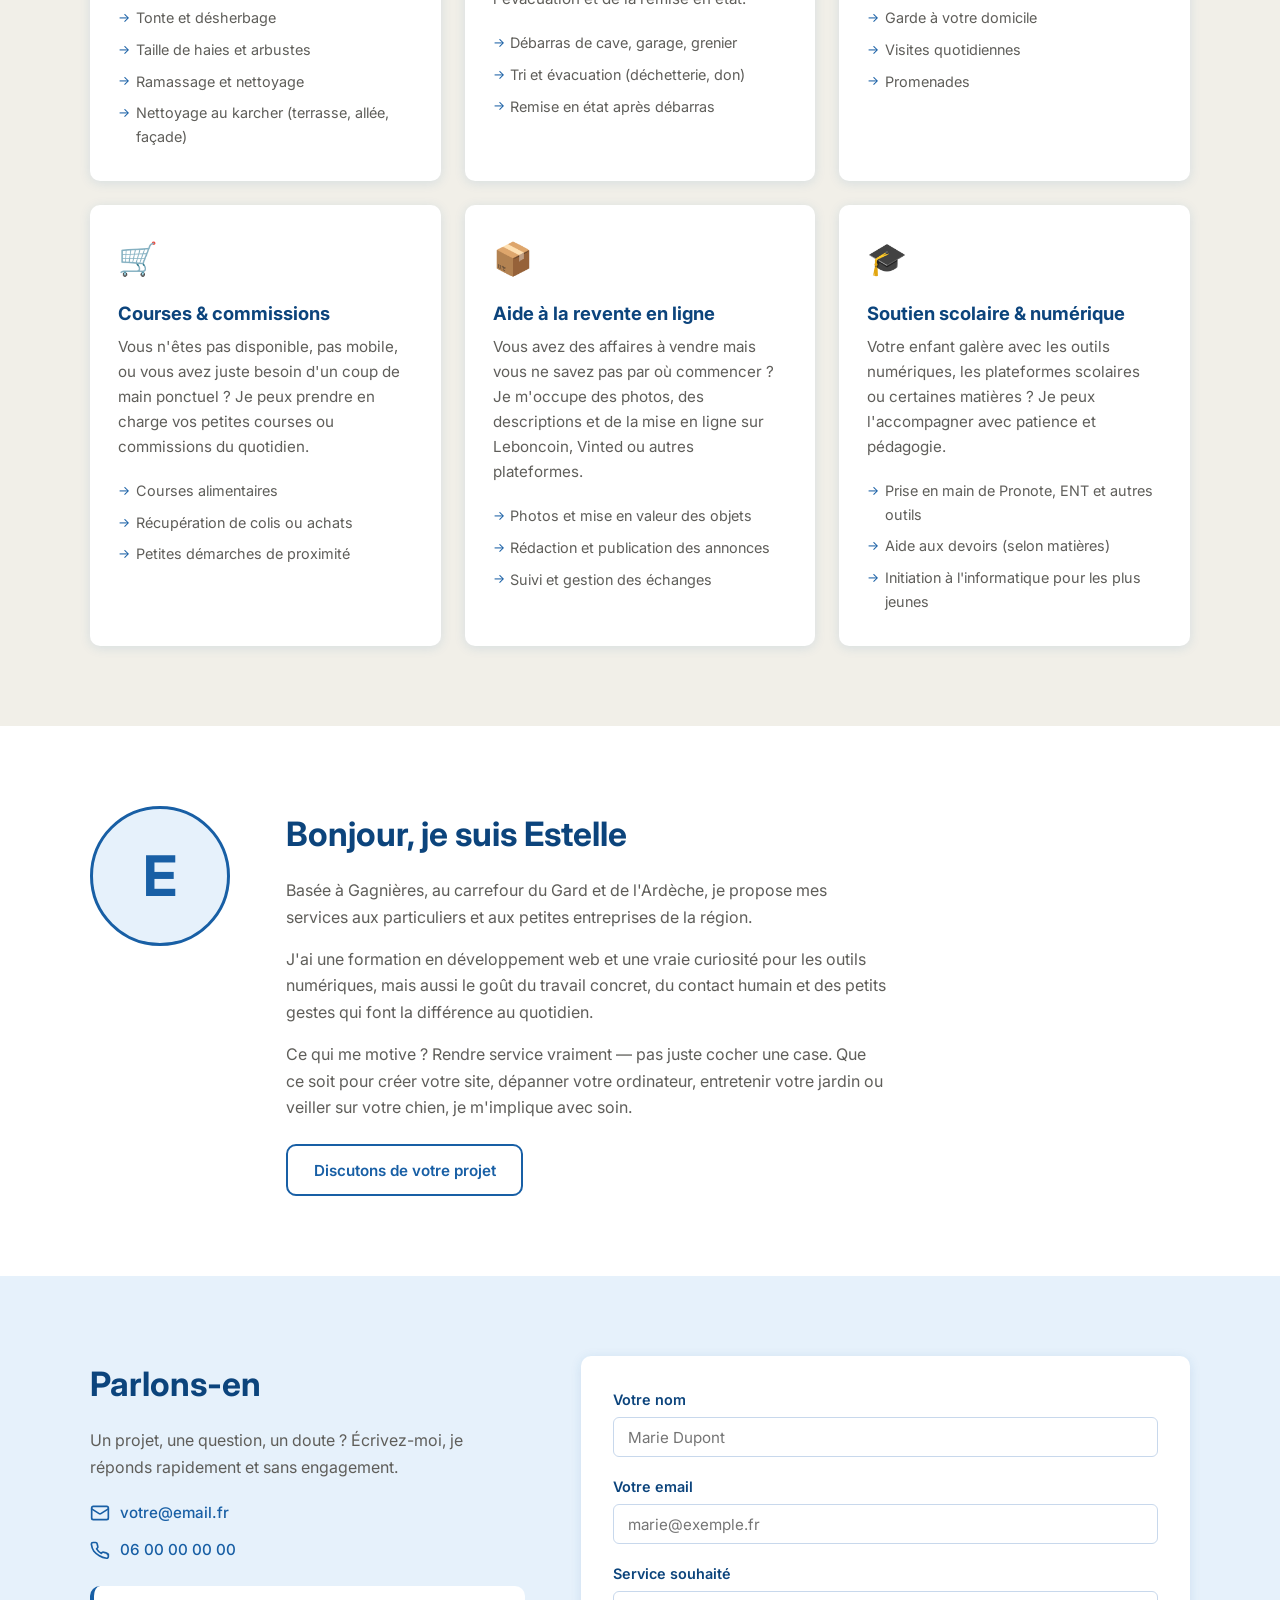
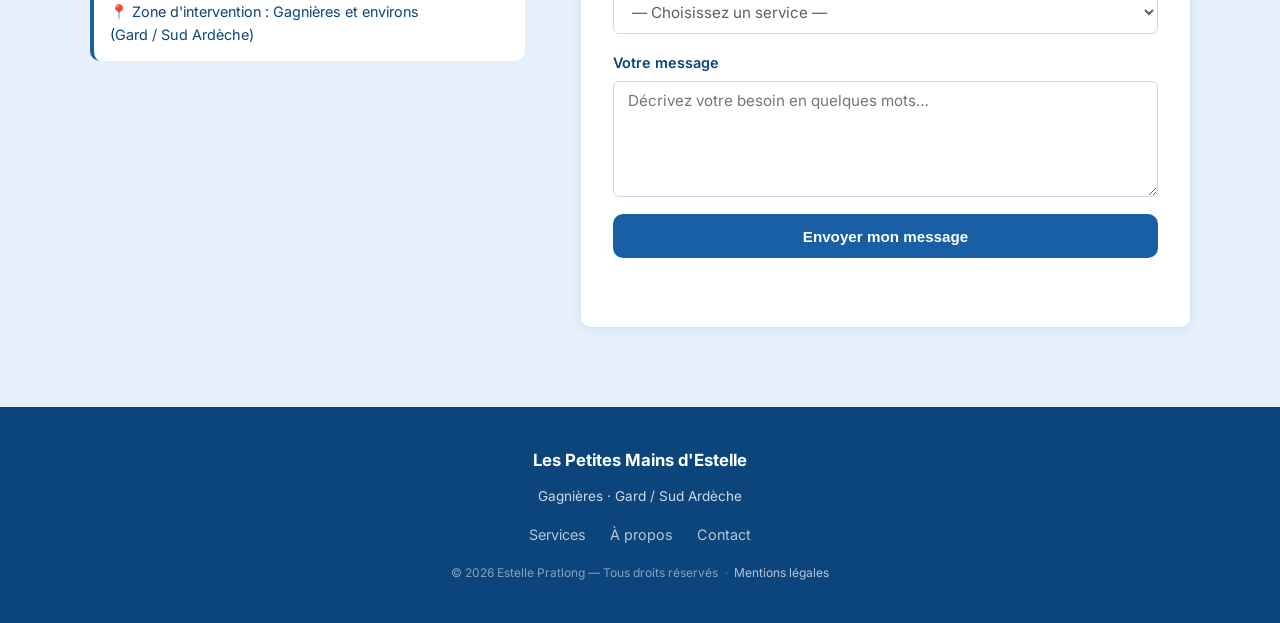
==== commit 7fdc1623: "Footer condense sur une seule ligne" ====
--- a/index.html
+++ b/index.html
@@ -265,9 +265,11 @@
         <a href="#apropos">À propos</a>
         <a href="#contact">Contact</a>
       </nav>
-      <p class="footer-copy">&copy; <span id="year"></span> Estelle Pratlong — Tous droits réservés</p>
-      <p class="footer-credit">Site réalisé par <a href="https://estelle-pratlong.fr/" target="_blank" rel="noopener noreferrer">Estelle Pratlong</a></p>
-      <p class="footer-credit"><a href="mentions-legales.html">Mentions légales</a></p>
+      <p class="footer-credit">
+        <span>&copy; <span id="year"></span> Estelle Pratlong — Tous droits réservés</span>
+        <span class="footer-credit__sep" aria-hidden="true">·</span>
+        <a href="mentions-legales.html">Mentions légales</a>
+      </p>
     </div>
   </footer>
 
--- a/style.css
+++ b/style.css
@@ -384,9 +384,17 @@
 
 .footer-copy { font-size: .8rem; color: rgba(255,255,255,.5); }
 
-.footer-credit { font-size: .75rem; color: rgba(255,255,255,.5); }
+.footer-credit {
+  font-size: .75rem;
+  color: rgba(255,255,255,.5);
+  display: flex;
+  flex-wrap: wrap;
+  justify-content: center;
+  gap: .4rem;
+}
 .footer-credit a { color: rgba(255,255,255,.7); text-decoration: none; }
 .footer-credit a:hover { color: var(--blanc); text-decoration: underline; }
+.footer-credit__sep { opacity: .6; }
 
 /* ===== MENTIONS LÉGALES ===== */
 .legal {
